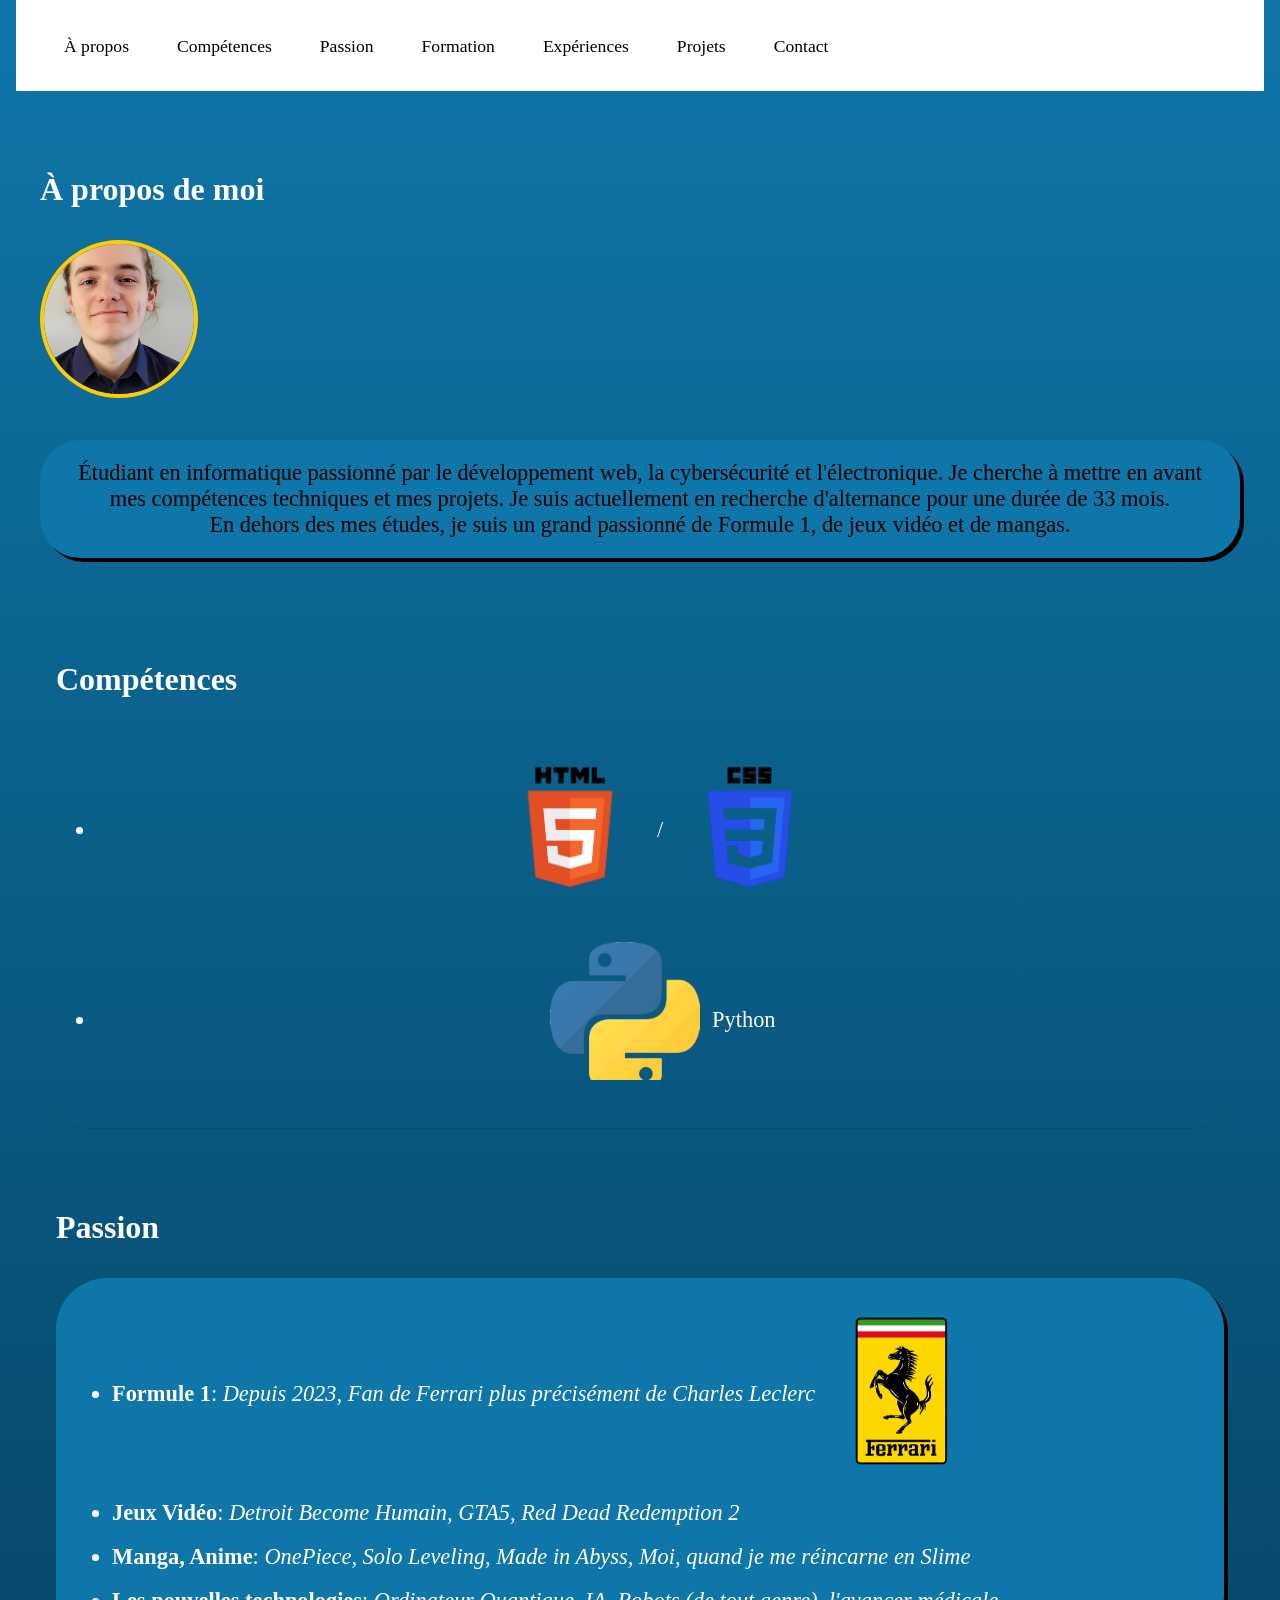
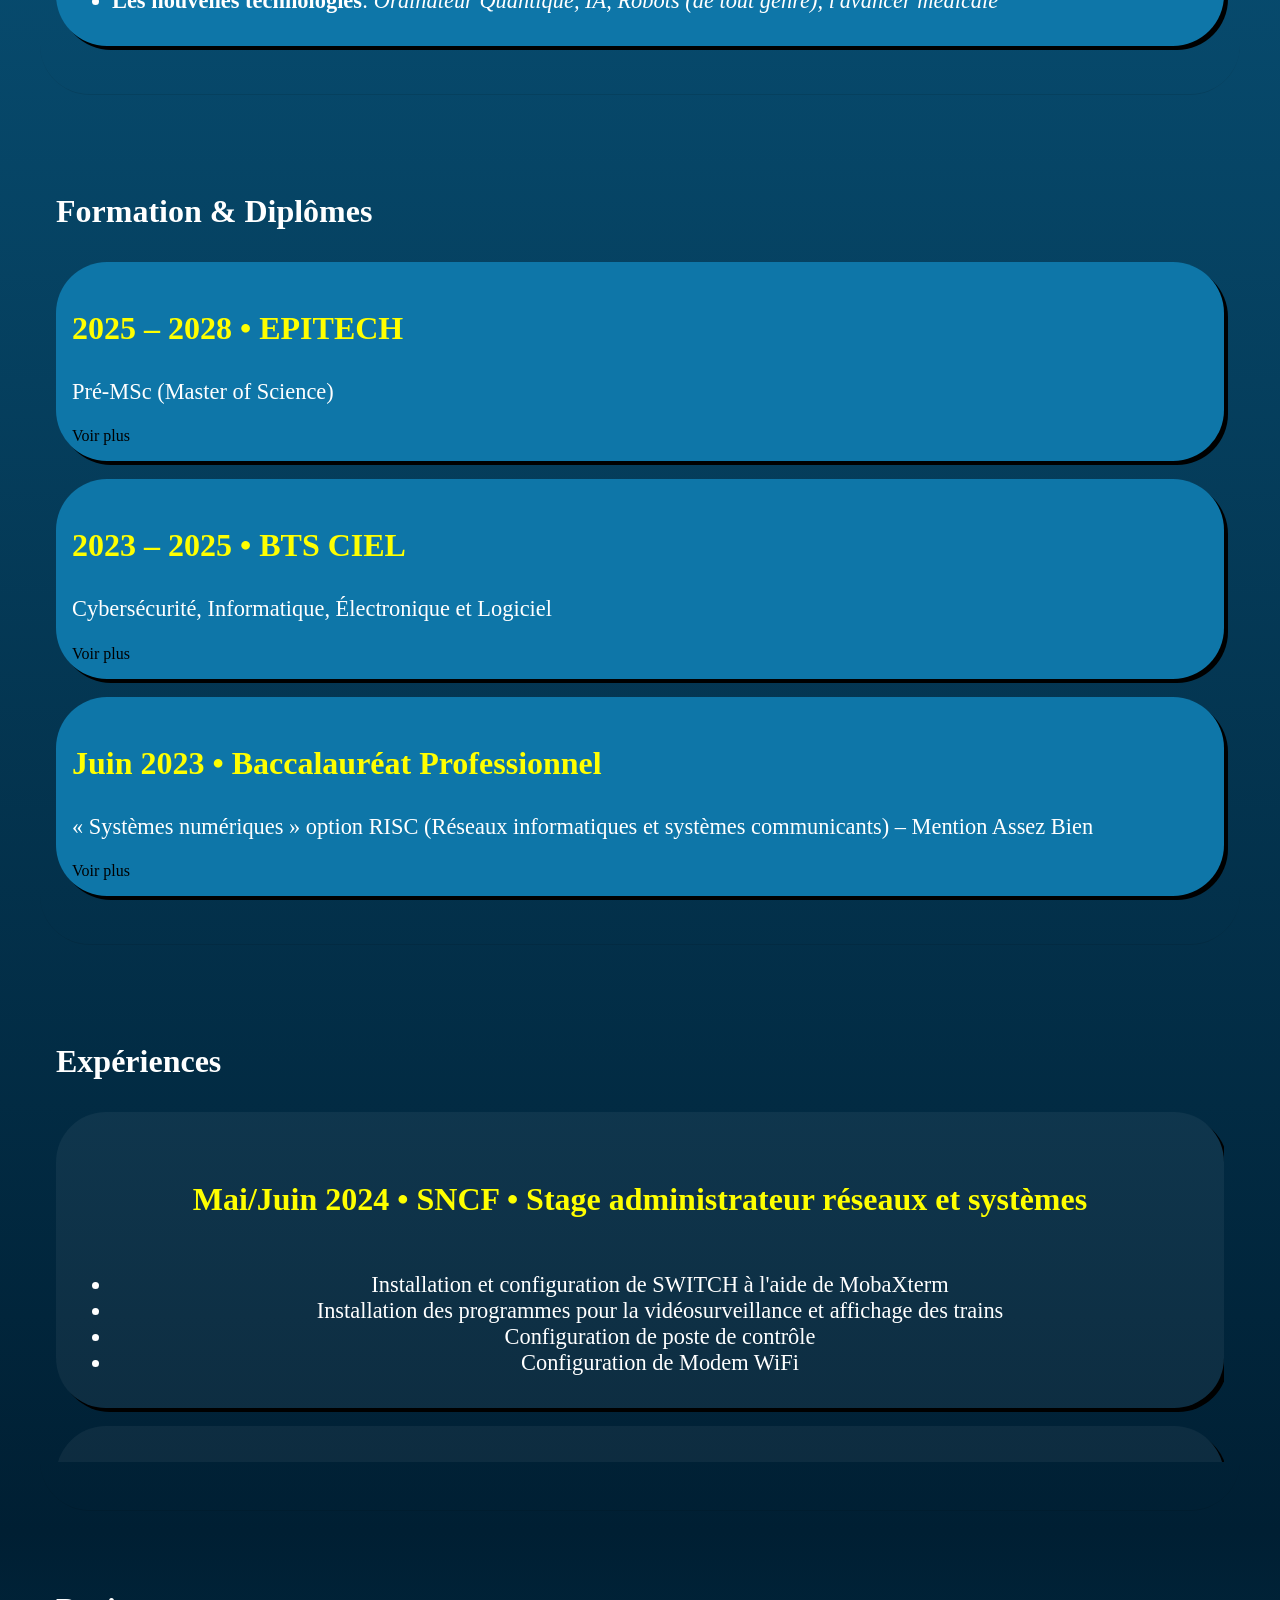
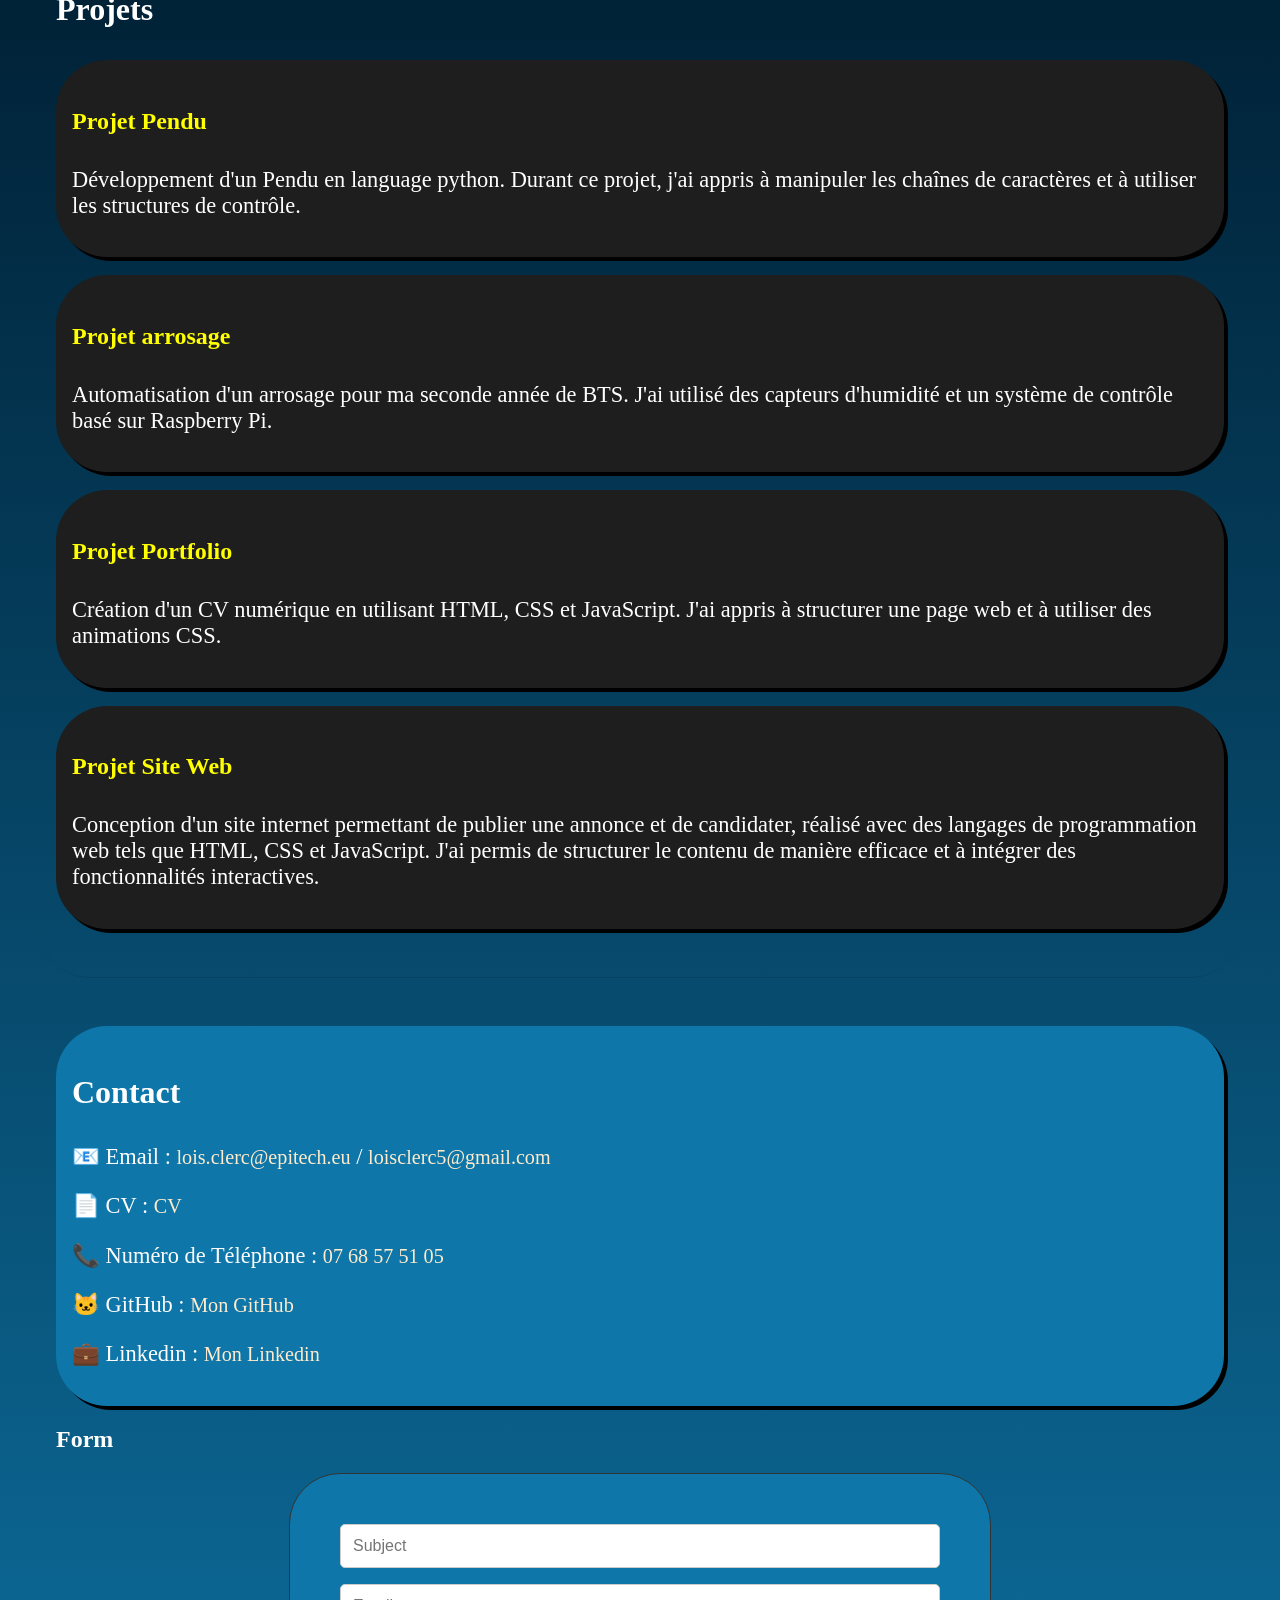
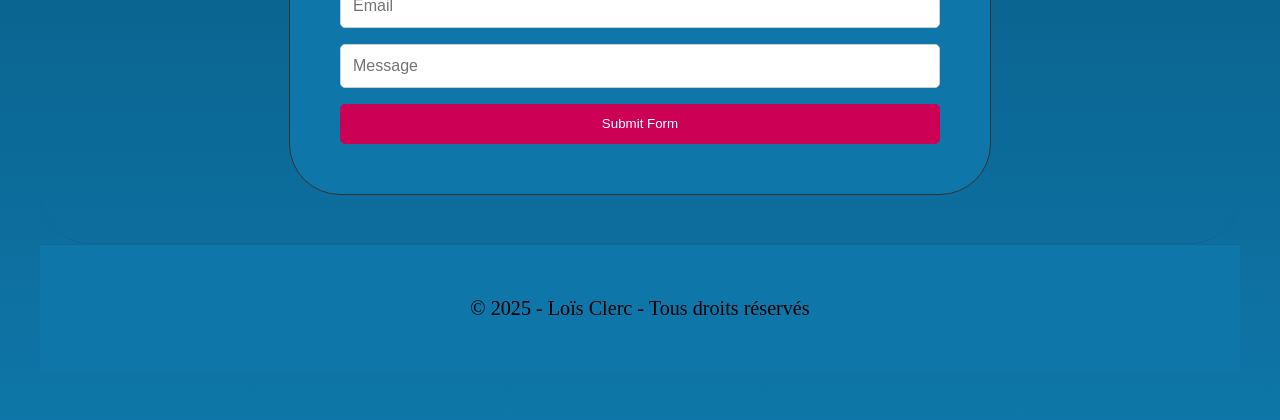
==== Portfolio/Portfolio.html @ 92404a5f "Add files via upload" ====
<!DOCTYPE html>
<html lang="fr">
<head>
  <meta charset="UTF-8">
  <meta name="viewport" content="width=device-width, initial-scale=1.0">
  <title>Portfolio - Loïs Clerc</title>
  <link rel="stylesheet" href="portfolio.css">
  <link rel="icon" type="image/png" href="assets/epitech-logo.png">
</head>
<body>
  
<header>
  <div class="nav-brand">
    <div id="mySidenav" class="sidenav">
      <a id="closeBtn" href="#" class="close">×</a>
      <ul class="nav-links">
        <li><a href="#about">À propos</a></li>
        <li><a href="#skills">Compétences</a></li>
        <li><a href="#passion">Passion</a></li>
        <li><a href="#formation">Formation</a></li>
        <li><a href="#Experiences">Expériences</a></li>
        <li><a href="#projects">Projets</a></li>
        <li><a href="#contact">Contact</a></li>
      </ul>
    </div>
    <a href="#" id="openBtn">
      <span class="burger-icon">
        <span></span>
        <span></span>
        <span></span>
      </span>
    </a>
  </div>
</header>
  <section id="about">
    <h3>À propos de moi</h3>
    <img src="assets/Photo.png" alt="Photo de profil">
    <p class="about">
      Étudiant en informatique passionné par le développement web, 
      la cybersécurité et l'électronique. Je cherche à mettre en avant 
      mes compétences techniques et mes projets. Je suis actuellement en recherche d'alternance pour une durée de 33 mois. <br>
      En dehors des mes études, je suis un grand passionné de Formule 1, de jeux vidéo et de mangas.

    </p> 
     
  <section id="skills">
    <h3>Compétences</h3>
    <div class="scroll-container">
    <ul class="skills-list">
      <li> <img class="logo-html" src="assets/html-logo.png"> / <img class="logo-css" src="assets/logo-css.png"></li><br>
      <li><img src="assets/python-logo.png" class="python-logo" alt="Python"> Python </li>
    <li><img src="assets/network-logo.png" class="network-logo" alt="Réseaux & Sécurité"> Réseaux & Sécurité </li>
    <li><img src="assets/electronics-logo.png" class="electronics-logo" alt="Électronique embarquée"> Électronique embarquée </li>
    <li><img src="assets/office-logo.png" class="office-logo" alt="Word, Excel"> Word, Excel </li>
    <li><img src="assets/cisco-logo.png" class="cisco-logo" alt="Cisco Packet Tracer">  Cisco Packet Tracer </li>
  </ul>
  </div>
  </section>
    
  <section id="passion">
    <h3>Passion</h3>
    <div class="passion">
    <ul class="skills-list">
      <li>
        <strong>Formule 1</strong>: <em>Depuis 2023, Fan de Ferrari plus précisément de Charles Leclerc</em>
  <img src="assets/logo-ferrari.png" alt="Ferrari"  class="logo-ferrari">
</li>
<br>
      <li><strong>Jeux Vidéo</strong>: <em>Detroit Become Humain, GTA5, Red Dead Redemption 2 </em></li><br>
      <li><strong>Manga, Anime</strong>: <em>OnePiece, Solo Leveling, Made in Abyss, Moi, quand je me réincarne en Slime</em></li><br>
      <li><strong>Les nouvelles technologies</strong>: <em>Ordinateur Quantique, IA, Robots (de tout genre), l'avancer médicale</em></li>
</ul>
    </div>
  </section><br>
      
       

<section id="formation">
  <h3>Formation & Diplômes</h3>
  
    <div class="timeline">
      <div class="timeline-item-formation">
        <div class="timeline-content">
          <h3>2025 – 2028 • EPITECH</h3>
          <p>Pré-MSc (Master of Science)</p>
          <a href="./formation/Pré-MSc.html" class="formation-link">Voir plus</a>
        </div>
      </div>
<br>
      <div class="timeline-item-formation">
        <div class="timeline-content">
          <h3>2023 – 2025 • BTS CIEL</h3>
          <p>Cybersécurité, Informatique, Électronique et Logiciel</p>
        </div>
        <a href="./formation/bts-ciel.html" class="formation-link">Voir plus</a>
      </div>
<br>
      <div class="timeline-item-formation">
        <div class="timeline-content">
          <h3>Juin 2023 • Baccalauréat Professionnel</h3>
          <p>« Systèmes numériques » option RISC (Réseaux informatiques et systèmes communicants) – Mention Assez Bien</p>
          <a href="./formation/bac-pro.html" class="formation-link">Voir plus</a>
        </div>
      </div>
    </div>
 
</section>
<br>

<section id="Experiences">
  <h3>Expériences </h3>
  <div class="timeline">
<div class="scroll-container">
      <div class="timeline-item">
        <div class="timeline-content">
          <h5>Mai/Juin 2024 <span>•</span> SNCF <span>•</span> Stage administrateur réseaux et systèmes</h5>
          <ul>
          <li>Installation et configuration de SWITCH à l'aide de MobaXterm</li>
          <li>Installation des programmes pour la vidéosurveillance et affichage des trains</li>
          <li>Configuration de poste de contrôle</li>
          <li>Configuration de Modem WiFi</li>
        </ul>
      </div>
    </div>
<br>
   
    <div class="timeline-item">
      <div class="timeline-content">
        <h5>Mai 2023 <span>•</span> AIPS <span>•</span> Stage installateur d'alarmes</h5>
        <ul>
          <li>Installation et maintenance d'alarmes incendies et sonores</li>
          <li>Installation et maintenance de SWITCH</li>
        </ul>
      </div>
    </div>
<br>
    
    <div class="timeline-item">
      <div class="timeline-content">
        <h5>Octobre 2022 <span>•</span> Direct Sécurité <span>•</span> Stage réparateur et installateur de vidéosurveillance</h5>
        <ul>
          <li>Réparation et installation de caméras de surveillance</li>
          <li>Vente de matériel de vidéosurveillance, vente en ligne, modification du site internet</li>
        </ul>
      </div>
    </div>
<br>
    
    <div class="timeline-item">
      <div class="timeline-content">
        <h5>Mai 2022 <span>•</span> Point Express Mobile <span>•</span> Stage réparateur et vendeur en téléphonie</h5>
        <ul>
          <li>Réparation de smartphones, iPhones, tablettes…</li>
          <li>Vente de matériel de téléphonie</li>
          <li>Commandes de pièces, gestion des stocks</li>
        </ul>
      </div>
    </div>
<br>

    <div class="timeline-item">
      <div class="timeline-content">
        <h5>Novembre 2021 <span>•</span> Maison Electro Services <span>•</span> Stage réparateur électroménager</h5>
        <ul>
          <li>Maintenance et réparation d'électroménager</li>
          <li>Installation et mise en service de télévisions et box internet</li>
          <li>Conseil et vente, gestion de la caisse</li>
        </ul>
      </div>
    </div>
<br>
   
    <div class="timeline-item">
      <div class="timeline-content">
        <h5>Juin 2021 <span>•</span> Connectic <span>•</span> Stage vendeur et réparateur de matériel électronique</h5>
        <ul>
          <li>Maintenance et réparation de matériel électronique</li>
          <li>Soudure industrielle sur des circuits intégrés</li>
          <li>Mise en vente en ligne de produits</li>
        </ul>
      </div>
    </div>
  <br>
    <div class="timeline-item">
      <div class="timeline-content">
        <h5>Janvier 2021 • Société Aubagnaise d'électricité • Aide électricien</h5>
        <ul>
          <li>Découverte du métier d'électricien</li>
          <li>Manipulation d'outils spécifiques</li>
        </ul>
      </div>
    </div>

  </div>
  </div>
</section>

  <section id="projects">
    <h3>Projets</h3>
    <div class="project-card">
      <h4>Projet Pendu</h4>
      <p>Développement d'un Pendu en language python. Durant ce projet, j'ai appris à manipuler les chaînes de caractères et à utiliser les structures de contrôle.</p>
    </div>
<br>
    <div class="project-card">
      <h4>Projet arrosage</h4>
      <p>Automatisation d'un arrosage pour ma seconde année de BTS. J'ai utilisé des capteurs d'humidité et un système de contrôle basé sur Raspberry Pi.</p>
    </div>
<br>
    <div class="project-card">
      <h4>Projet Portfolio</h4>
      <p>Création d'un CV numérique en utilisant HTML, CSS et JavaScript. J'ai appris à structurer une page web et à utiliser des animations CSS.</p>
    </div>
<br>
    <div class="project-card">
     <h4>Projet Site Web</h4>
        <p>Conception d'un site internet permettant de publier une annonce et de candidater, réalisé avec des langages de programmation web tels que HTML, CSS et JavaScript. J'ai permis de structurer le contenu de manière efficace et à intégrer des fonctionnalités interactives.</p>
    </div>
    
      </section>


  <section id="contact">
    <div class="contact">
    <h3>Contact</h3>
    <p> 📧 Email : <a href="mailto:lois.clerc@epitech.eu">lois.clerc@epitech.eu</a> / <a href="https://mail.google.com/mail/?view=cm&fs=1&to=loisclerc5@gmail.com" target="_blank">
    loisclerc5@gmail.com
  </a></p>
    <p> 📄 CV : <a href="assets/CV.pdf" target="_blank" download>CV</a></p>
    <p> 📞 Numéro de Téléphone : <a  href="tel:+33 768575105">07 68 57 51 05</a></p>
    <p> 🐱 GitHub : <a href="https://github.com/EpitechMscProPromo2028/T-ENT-500-MAR_lois-clerc" target="_blank">Mon GitHub</a></p>
    <p> 💼 Linkedin : <a href="https://www.linkedin.com/in/lo%C3%AFs-clerc-a46583386/" target="_bank">Mon Linkedin</a></p>
    </div>
    <article>
    
  <h2>Form</h2>

<form action="https://api.web3forms.com/submit" method="POST" id="form" class="forms">

    <input type="hidden" name="access_key" value="310cc776-2268-49a6-a42e-9076ab3e449b">


    <input type="hidden" name="from_name" value="Portfolio.V2">

 <input type="hidden" name="redirect" value="https://web3forms.com/success">

    <input type="checkbox" name="botcheck" id="" style="display: none;">


    <input type="subject" name="subject" placeholder="Subject" required>
    <input type="email" name="email" placeholder="Email" required>
    <input type="text" name="message" placeholder="Message" required>
    

    <button type="submit">Submit Form</button>

</form>
</article>
  </section>
  <footer>
    <p>© 2025 - Loïs Clerc - Tous droits réservés </p>
  </footer>
<button id="backToTop">↑</button>
 <script src="portfolio.js"></script>
</body>
</html>
---- Portfolio/portfolio.css ----
body {
  background: linear-gradient(to bottom, #0e76a8 0%, #001f33 60%, #0e76a8 100%, #0dfa 100%);
  color: #fff;
  margin: 0;
  padding: 0 1rem;
}

.photo-container {
  display: inline-block;
  position: relative;
  margin-bottom: 1rem;
}


.photo-container::after {
  content: '';
  position: absolute;
  top: -8px;
  left: -8px;
  right: -8px;
  bottom: -8px;
  border: 2px solid #ff0066;
  border-radius: 50%;
  animation: pulse 2s infinite;
  z-index: -1;
}

.about{
  text-align: center;
  background-color: #0e76a8;
  border-radius: 40px;
  color: black;
  padding: 20px;
  box-shadow: 4px 4px 0px #000;
  .about li {
    font-size: 1.4em;
  }
}

#about img {
  max-width: 150px; 
  width: 20vw; 
  height: auto; 
  aspect-ratio: 1 / 1; 
  border-radius: 50%;
  border: 4px solid #ffcc00;
  margin-bottom: 1rem;
  object-fit: cover; 
}

.logo-ferrari {
  border: none !important;
  border-radius: 0 !important;
  width: 10px;
  height: auto;
  object-fit: contain;
  vertical-align: middle;
  vertical-align: middle;
  margin: 6px;
}

.logo-html {
  border: none !important;
  border-radius: 0 !important;
  width: 10px;
  height: auto;
  object-fit: contain;
  vertical-align: middle;
  vertical-align: middle;
  margin: 6px;
}

.logo-css {
  border: none !important;
  border-radius: 0 !important;
  width: 10px;
  height: auto;
  object-fit: contain;
  vertical-align: middle;
  vertical-align: middle;
  margin: 6px;
}

.python-logo {
  border: none !important;
  border-radius: 0 !important;
  width: 10px;
  height: auto;
  object-fit: contain;
  vertical-align: middle;
  vertical-align: middle;
  margin: 6px;
}

.network-logo {
  border: none !important;
  border-radius: 0 !important;
  width: 10px;
  height: auto;
  object-fit: contain;
  vertical-align: middle;
  vertical-align: middle;
  margin: 6px;
}

.electronics-logo {
  border: none !important;
  border-radius: 0 !important;
  width: 10px;
  height: auto;
  object-fit: contain;
  vertical-align: middle;
  vertical-align: middle;
  margin: 6px;
}

.office-logo {
  border: none !important;
  border-radius: 0 !important;
  width: 10px;
  height: auto;
  object-fit: contain;
  vertical-align: middle;
  vertical-align: middle;
  margin: 6px;
}

.cisco-logo {
  border: none !important;
  border-radius: 0 !important;
  width: 10px;
  height: auto;
  object-fit: contain;
  vertical-align: middle;
  vertical-align: middle;
  margin: 6px;
}

.icon {
  border: none !important;
  border-radius: 0 !important;
  width: 16px;
  height: 16px;
  object-fit: contain;
  vertical-align: middle;
  vertical-align: middle;
  margin: 6px;
}

header {
  background-color: white;
  border-bottom: 1px solid rgba(0,0,0,0.1);
  width: 100%;
  position: sticky;
  top: 0;
  z-index: 1000;
  padding: 1rem 0;
}

@media (prefers-color-scheme: light) {
  header {
    border-bottom: 1px solid rgba(255,255,255,0.1);
  }
}

.nav-container {
  display: flex;
  justify-content: space-between;
  align-items: center;
  max-width: 1200px;
  margin: 0 auto;
  padding: 0 1rem;
}

@media screen and (min-width: 900px) {
  .nav-links {
    display: flex;
    flex-direction: row;
    list-style: none;
    gap: 2rem;
    align-items: center;
  }

  .nav-links li {
    margin: 0;
  }

  .nav-links a {
    color: black;
    text-decoration: none;
    font-size: 1.1rem;
    transition: color 0.3s ease;
    padding: 0.5rem;
  }

  .nav-links a:hover {
    color: blue;
  }
 
  .burger-icon,
  #openBtn {
    display: none !important;
  }

  .sidenav {
    display: block !important;
    position: static !important;
    background-color: transparent !important;
    height: auto !important;
    width: auto !important;
  }

  .sidenav .close {
    display: none !important;
  }
}

@media screen and (max-width: 900px) {
  .sidenav {
    width: 100%;
    height: 0;
    position: fixed;
    z-index: 1001;
    top: 0;
    left: 0;
    background-color: #111;
    overflow-y: hidden;
    transition: height 0.5s ease;
  }

  .sidenav.active {
    height: 100vh;
  }

  .nav-links {
    list-style: none;
    padding-top: 60px;
  }

  .sidenav a {
    padding: 1rem 2rem;
    text-decoration: none;
    font-size: 1.5rem;
    color: #818181;
    display: block;
    transition: 0.3s;
  }

  .sidenav a:hover {
    color: #f1f1f1;
  }

  .sidenav .close {
    position: absolute;
    top: 10px;
    right: 25px;
    font-size: 36px;
    color: #fff;
    cursor: pointer;
  }

  .burger-icon {
    cursor: pointer;
    display: block;
  }

  .burger-icon span {
    display: block;
    width: 35px;
    height: 5px;
    background-color: black;
    margin: 6px 0;
    transition: 0.3s;
  }

  #openBtn {
    background: none;
    border: none;
    padding: 0;
  }
}
h3 {
  font-size: 2em;
  color: white;

}
h4 {
  font-size: 1.5em;
  color:yellow;
  
}

h5 {
  font-size: 2em;
  color:yellow;
}



p {
  font-size: 1.4em;
}

li {
  font-size: 1.4em;
}

.formation-link {
  font-size: 1em;
}

.skills-list p {
  font-size:  0.9em;
}

h6 {
  font-size: 1.2em;
}

a {
  font-size: 1.1em;
}

.formation-links {
  color: black;
}

section {
  max-width: 1200px;
  margin: 0 auto;
  padding: 3rem 1rem;
  border-radius: 50px;
}

section:not(:last-child) {
  border-bottom: 1px solid rgba(0,0,0,0.1);
}

@media (prefers-color-scheme: dark) {
  section:not(:last-child) {
    border-bottom: 1px solid rgba(255,255,255,0.1);
  }
}

a {
  color: #000000;
  text-decoration: none;
  transition: color 0.3s ease;
}

a:hover {
  color: #cc0055;
}

.timeline-item {
  background-color: #0e76a8;
  padding: 1rem;
  border-radius: 50px;
  box-shadow: 4px 4px 0px #000;
  transition: transform 0.3s ease;
}

.timeline-item-formation {
  background-color: #0e76a8;
  padding: 1rem;
  border-radius: 51px;
  box-shadow: 4px 4px 0px #000;
  transition: transform 0.3s ease;
  h3 {
    color: yellow;
  }
}

.timeline-item-formation:hover {
  transform: translateY(-4px);
  transform: scale3d(1.2, 1.2, 1);
}

@media (prefers-color-scheme: light) {
  .timeline-item {
    background-color: rgba(255, 255, 255, 0.05);
  }
}

.project-card {
  background-color: #0e76a8;
  padding: 1rem;
  border-radius: 51px;
  box-shadow: 4px 4px 0px #000;
  transition: transform 0.3s ease;
}

.project-card:hover {
  transform: translateY(-4px);
  transform: scale3d(1.2, 1.2, 1);
}

@media (prefers-color-scheme: light) {
  .project-card {
    background-color: #1e1e1e;
  }
}

form {
  margin-top: 1rem;
  display: flex;
  flex-direction: column;
}

input,
textarea {
  padding: 0.75rem;
  margin-bottom: 1rem;
  border: 1px solid #ccc;
  border-radius: 5px;
  font-size: 1rem;
  transition: border-color 0.3s ease;
}

input:focus,
textarea:focus {
  border-color: #cc0055;
  outline: none;
}

button {
  background-color: #cc0055;
  color: rgb(255, 255, 255);
  padding: 0.8rem 1.5rem;
  border: none;
  border-radius: 5px;
  cursor: pointer;
  transition: background-color 0.3s ease;
}

button:hover {
  background-color: #cc0055;
}

footer {
  text-align: center;
  padding: 2rem 1rem;
  font-size: 0.9rem;
  background-color: #0e76a8;
  border-top: 1px solid rgba(0,0,0,0.1);
  color: black;
}

em {
  font-style: italic;
}
footer {
  color: black;
}
.scroll-container {
  display: block;
  margin: 0 auto;
  text-align: center;
}

nav {
  width: 339px;
  padding: 5px;
  border: 1px solid black;
}

.scroll-container {
  width: 100%;
  height: 350px;
  overflow-y: scroll;
  scroll-behavior: smooth;
}

.scroll-page {
  display: flex;
  height: 100%;
  font-size: 5em;
}

.forms {
  background-color: #0e76a8;
  color: #e0e0e0;
  border: 1px solid #333;
  border-radius: 51px;
  padding: 50px;
  max-width: 600px;
  margin: 0 auto;
}

.forms:hover {
  transform: translateY(-4px);
  transform: scale3d(1.2, 1.2, 1);
}

.passion:hover {
  transform: translateY(-4px);
  transform: scale3d(1.2, 1.2, 1);
}

.about:hover {
  transform: translateY(-4px);
  transform: scale3d(1.2, 1.2, 1);
}



.contact {
  background-color: #0e76a8;
  padding: 1rem;
  border-radius: 51px;
  box-shadow: 4px 4px 0px #000;
  transition: transform 0.3s ease;
}
.contact a {
  color: blanchedalmond;
  font-size: 0.9em;
}

.contact:hover {
  transform: translateY(-4px);
  transform: scale3d(1.1, 1.1, 1);
}

.passion {
  background-color: #0e76a8;
  padding: 1rem;
  border-radius: 51px;
  box-shadow: 4px 4px 0px #000;
  transition: transform 0.3s ease;
}
.passion p {
  color: black;
  font-size: 1.4em;
  margin: 0;
  margin-top: 4;
}


#backToTop {
  position: fixed;
  bottom: 30px;
  right: 30px;
  z-index: 99;
  border: 3px solid #000000;
  outline: none;
  background-color: white; 
  color: black;
  cursor: pointer;
  padding: 12px;
  border-radius: 20px; 
  font-size: 20px;
  width: 60px;
  height: 60px;
  transition: all 0.2s ease;
  opacity: 0;
  visibility: hidden;
  transform: translateY(20px);
  display: flex;
  align-items: center;
  justify-content: center;
  text-shadow: 2px 2px 0px rgba(0, 0, 0, 0.2);
}

#backToTop.show {
  opacity: 1;
  visibility: visible;
  transform: translateY(0);
}

#backToTop:hover {
  transform: scale(1.05);
  box-shadow: 2px 2px 0px rgba(0, 0, 0, 0.3);
}
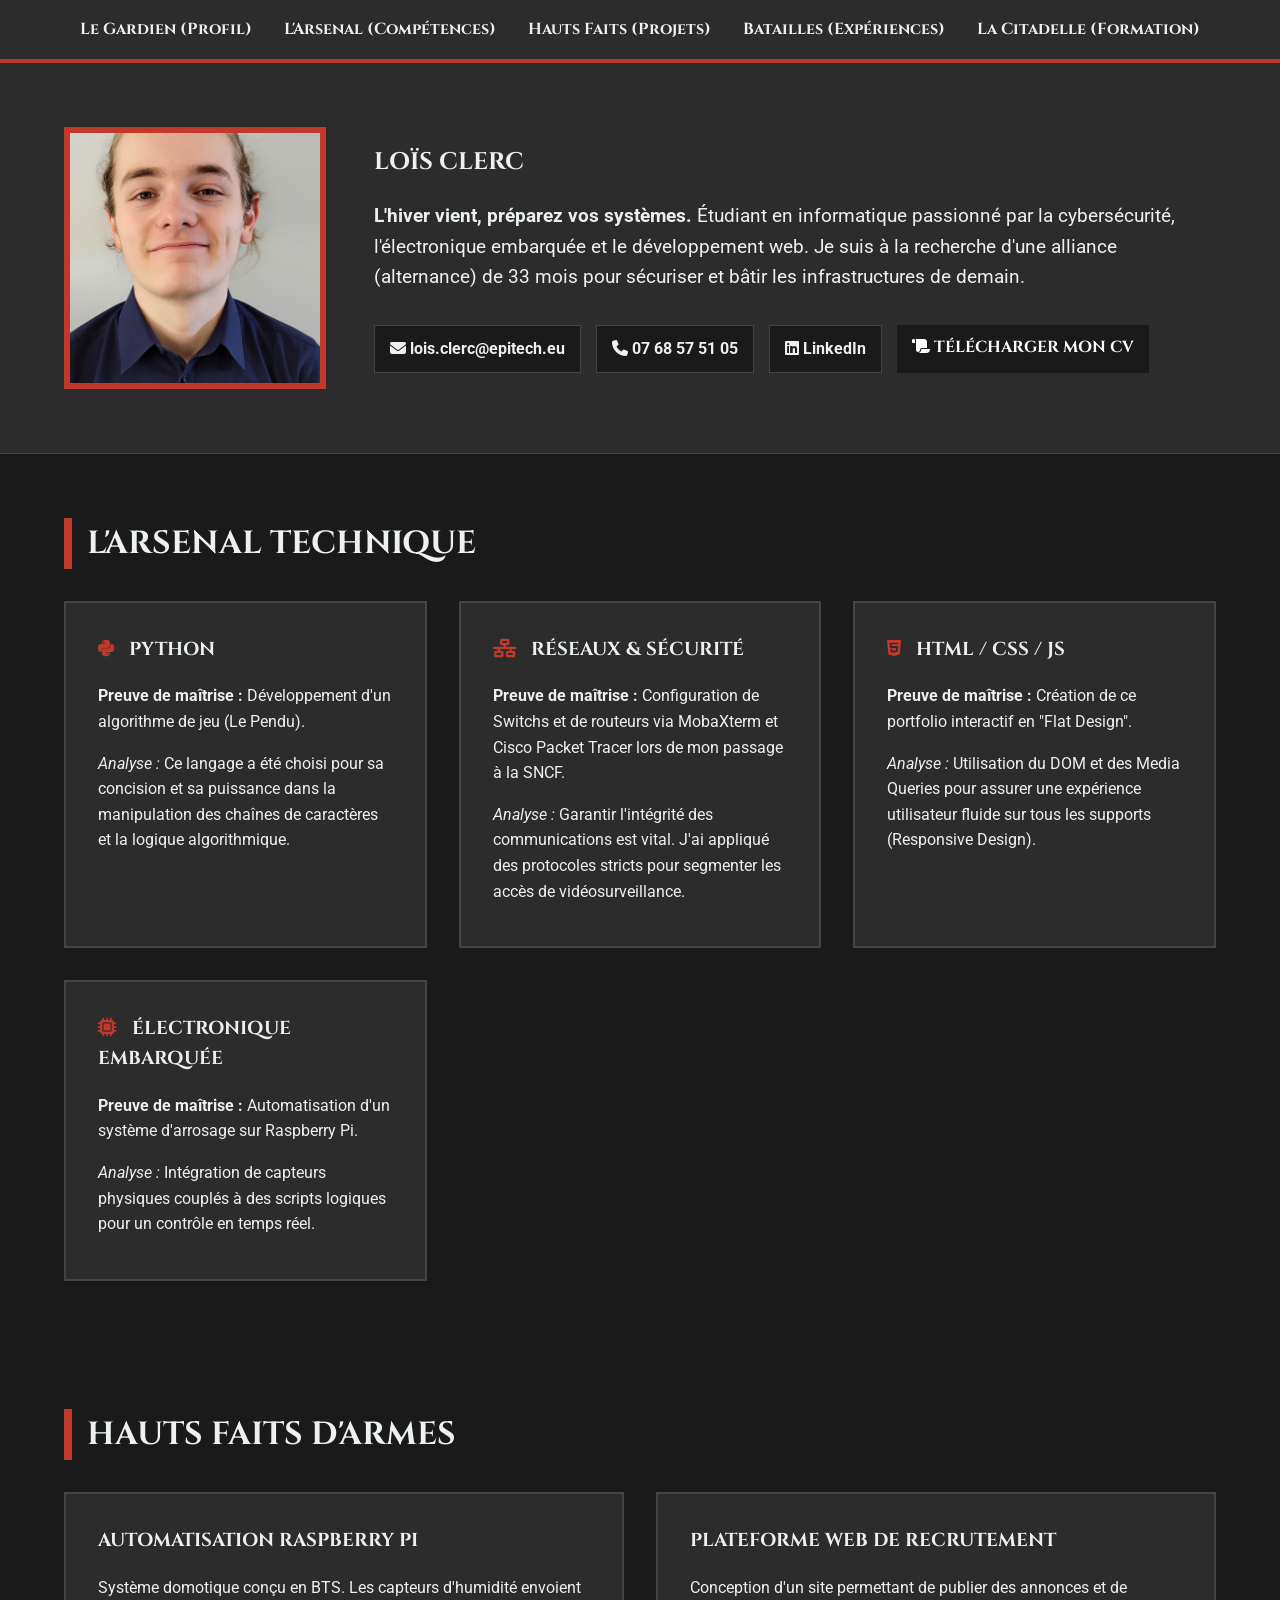
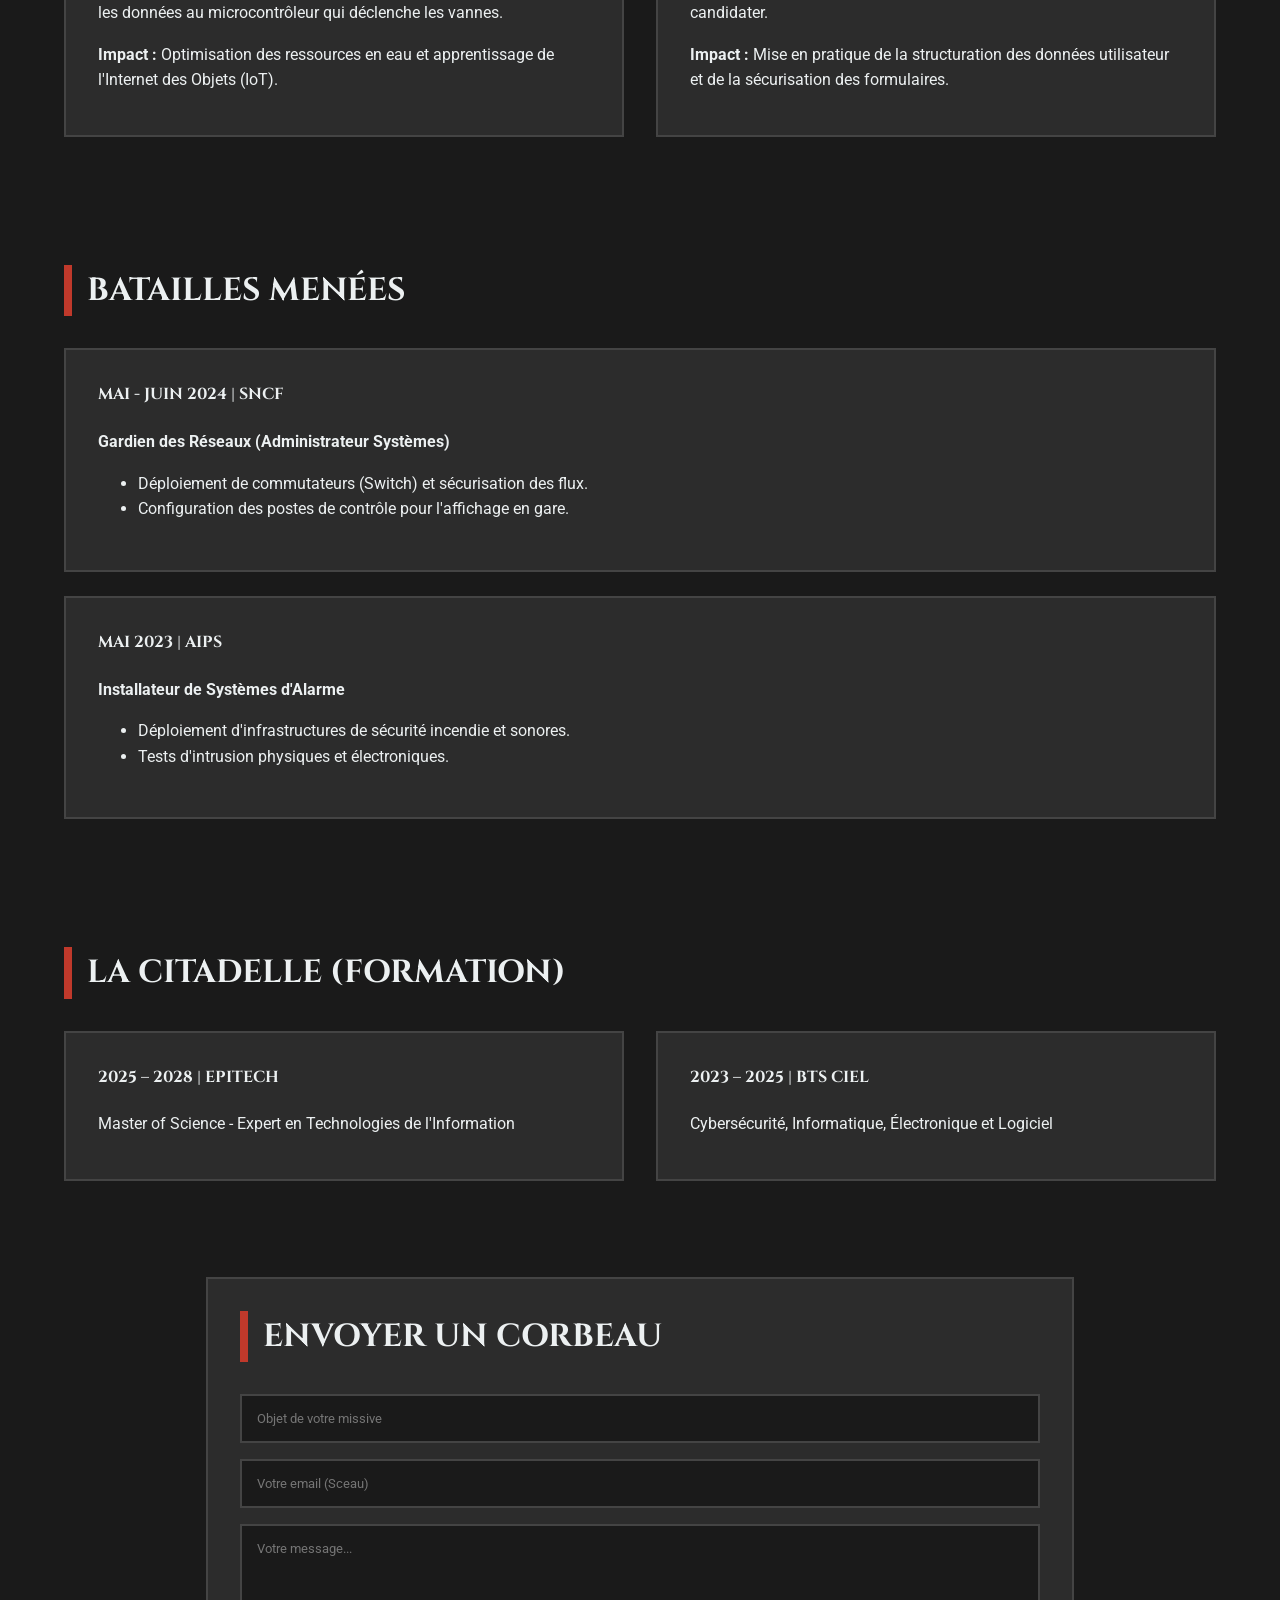
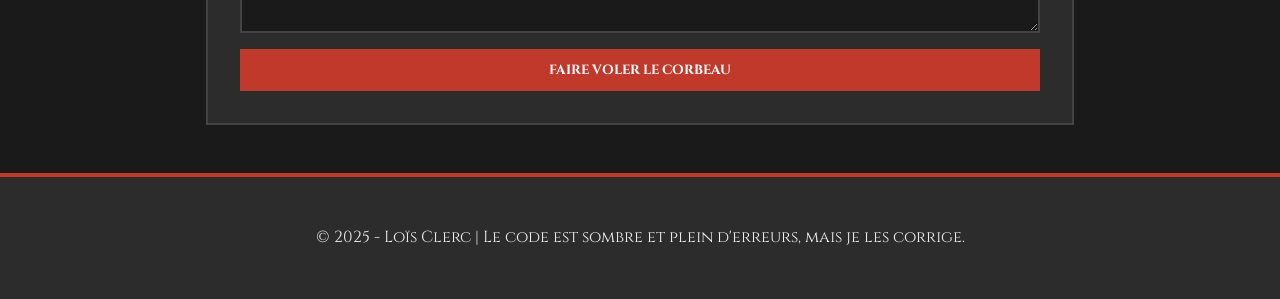
==== commit a2d97461: "upgrade" ====
--- a/Portfolio/Portfolio.html
+++ b/Portfolio/Portfolio.html
@@ -3,7 +3,9 @@
 <head>
   <meta charset="UTF-8">
   <meta name="viewport" content="width=device-width, initial-scale=1.0">
-  <title>Portfolio - Loïs Clerc</title>
+  <title>Loïs Clerc | Portfolio</title>
+  <link href="https://fonts.googleapis.com/css2?family=Cinzel:wght@600&family=Roboto:wght@400;700&display=swap" rel="stylesheet">
+  <link rel="stylesheet" href="https://cdnjs.cloudflare.com/ajax/libs/font-awesome/6.4.0/css/all.min.css">
   <link rel="stylesheet" href="portfolio.css">
   <link rel="icon" type="image/png" href="assets/epitech-logo.png">
 </head>
@@ -14,253 +16,133 @@
     <div id="mySidenav" class="sidenav">
       <a id="closeBtn" href="#" class="close">×</a>
       <ul class="nav-links">
-        <li><a href="#about">À propos</a></li>
-        <li><a href="#skills">Compétences</a></li>
-        <li><a href="#passion">Passion</a></li>
-        <li><a href="#formation">Formation</a></li>
-        <li><a href="#Experiences">Expériences</a></li>
-        <li><a href="#projects">Projets</a></li>
-        <li><a href="#contact">Contact</a></li>
+        <li><a href="#about">Le Gardien (Profil)</a></li>
+        <li><a href="#skills">L'Arsenal (Compétences)</a></li>
+        <li><a href="#projects">Hauts Faits (Projets)</a></li>
+        <li><a href="#experiences">Batailles (Expériences)</a></li>
+        <li><a href="#formation">La Citadelle (Formation)</a></li>
       </ul>
     </div>
-    <a href="#" id="openBtn">
+    <a href="#" id="openBtn" aria-label="Ouvrir le menu">
       <span class="burger-icon">
-        <span></span>
-        <span></span>
-        <span></span>
+        <span></span><span></span><span></span>
       </span>
     </a>
   </div>
 </header>
-  <section id="about">
-    <h3>À propos de moi</h3>
-    <img src="assets/Photo.png" alt="Photo de profil">
-    <p class="about">
-      Étudiant en informatique passionné par le développement web, 
-      la cybersécurité et l'électronique. Je cherche à mettre en avant 
-      mes compétences techniques et mes projets. Je suis actuellement en recherche d'alternance pour une durée de 33 mois. <br>
-      En dehors des mes études, je suis un grand passionné de Formule 1, de jeux vidéo et de mangas.
 
-    </p> 
-     
-  <section id="skills">
-    <h3>Compétences</h3>
-    <div class="scroll-container">
-    <ul class="skills-list">
-      <li> <img class="logo-html" src="assets/html-logo.png"> / <img class="logo-css" src="assets/logo-css.png"></li><br>
-      <li><img src="assets/python-logo.png" class="python-logo" alt="Python"> Python </li>
-    <li><img src="assets/network-logo.png" class="network-logo" alt="Réseaux & Sécurité"> Réseaux & Sécurité </li>
-    <li><img src="assets/electronics-logo.png" class="electronics-logo" alt="Électronique embarquée"> Électronique embarquée </li>
-    <li><img src="assets/office-logo.png" class="office-logo" alt="Word, Excel"> Word, Excel </li>
-    <li><img src="assets/cisco-logo.png" class="cisco-logo" alt="Cisco Packet Tracer">  Cisco Packet Tracer </li>
-  </ul>
-  </div>
-  </section>
-    
-  <section id="passion">
-    <h3>Passion</h3>
-    <div class="passion">
-    <ul class="skills-list">
-      <li>
-        <strong>Formule 1</strong>: <em>Depuis 2023, Fan de Ferrari plus précisément de Charles Leclerc</em>
-  <img src="assets/logo-ferrari.png" alt="Ferrari"  class="logo-ferrari">
-</li>
-<br>
-      <li><strong>Jeux Vidéo</strong>: <em>Detroit Become Humain, GTA5, Red Dead Redemption 2 </em></li><br>
-      <li><strong>Manga, Anime</strong>: <em>OnePiece, Solo Leveling, Made in Abyss, Moi, quand je me réincarne en Slime</em></li><br>
-      <li><strong>Les nouvelles technologies</strong>: <em>Ordinateur Quantique, IA, Robots (de tout genre), l'avancer médicale</em></li>
-</ul>
-    </div>
-  </section><br>
-      
-       
-
-<section id="formation">
-  <h3>Formation & Diplômes</h3>
-  
-    <div class="timeline">
-      <div class="timeline-item-formation">
-        <div class="timeline-content">
-          <h3>2025 – 2028 • EPITECH</h3>
-          <p>Pré-MSc (Master of Science)</p>
-          <a href="./formation/Pré-MSc.html" class="formation-link">Voir plus</a>
-        </div>
-      </div>
-<br>
-      <div class="timeline-item-formation">
-        <div class="timeline-content">
-          <h3>2023 – 2025 • BTS CIEL</h3>
-          <p>Cybersécurité, Informatique, Électronique et Logiciel</p>
-        </div>
-        <a href="./formation/bts-ciel.html" class="formation-link">Voir plus</a>
-      </div>
-<br>
-      <div class="timeline-item-formation">
-        <div class="timeline-content">
-          <h3>Juin 2023 • Baccalauréat Professionnel</h3>
-          <p>« Systèmes numériques » option RISC (Réseaux informatiques et systèmes communicants) – Mention Assez Bien</p>
-          <a href="./formation/bac-pro.html" class="formation-link">Voir plus</a>
+  <section id="about" class="hero-section">
+    <div class="hero-content">
+      <img src="assets/Photo.png" alt="Loïs Clerc" class="profile-pic">
+      <div class="hero-text">
+        <h1 class="title-got">Loïs Clerc</h1>
+        <p class="intro-sentence">
+          <strong>L'hiver vient, préparez vos systèmes.</strong> Étudiant en informatique passionné par la cybersécurité, l'électronique embarquée et le développement web. Je suis à la recherche d'une alliance (alternance) de 33 mois pour sécuriser et bâtir les infrastructures de demain.
+        </p>
+        <div class="hero-contact">
+          <a href="mailto:lois.clerc@epitech.eu"><i class="fa-solid fa-envelope"></i> lois.clerc@epitech.eu</a>
+          <a href="tel:+33768575105"><i class="fa-solid fa-phone"></i> 07 68 57 51 05</a>
+          <a href="https://www.linkedin.com/in/lo%C3%AFs-clerc-a46583386/" target="_blank"><i class="fa-brands fa-linkedin"></i> LinkedIn</a>
+          <a href="assets/CV.pdf" target="_blank" download class="btn-primary"><i class="fa-solid fa-scroll"></i> Télécharger mon CV</a>
         </div>
       </div>
     </div>
- 
-</section>
-<br>
-
-<section id="Experiences">
-  <h3>Expériences </h3>
-  <div class="timeline">
-<div class="scroll-container">
-      <div class="timeline-item">
-        <div class="timeline-content">
-          <h5>Mai/Juin 2024 <span>•</span> SNCF <span>•</span> Stage administrateur réseaux et systèmes</h5>
-          <ul>
-          <li>Installation et configuration de SWITCH à l'aide de MobaXterm</li>
-          <li>Installation des programmes pour la vidéosurveillance et affichage des trains</li>
-          <li>Configuration de poste de contrôle</li>
-          <li>Configuration de Modem WiFi</li>
-        </ul>
+  </section>
+     
+  <section id="skills">
+    <h2 class="section-title">L'Arsenal Technique</h2>
+    <div class="grid-container">
+      <div class="card flat-card">
+        <h3><i class="fa-brands fa-python"></i> Python</h3>
+        <p><strong>Preuve de maîtrise :</strong> Développement d'un algorithme de jeu (Le Pendu).</p>
+        <p><em>Analyse :</em> Ce langage a été choisi pour sa concision et sa puissance dans la manipulation des chaînes de caractères et la logique algorithmique.</p>
+      </div>
+      <div class="card flat-card">
+        <h3><i class="fa-solid fa-network-wired"></i> Réseaux & Sécurité</h3>
+        <p><strong>Preuve de maîtrise :</strong> Configuration de Switchs et de routeurs via MobaXterm et Cisco Packet Tracer lors de mon passage à la SNCF.</p>
+        <p><em>Analyse :</em> Garantir l'intégrité des communications est vital. J'ai appliqué des protocoles stricts pour segmenter les accès de vidéosurveillance.</p>
+      </div>
+      <div class="card flat-card">
+        <h3><i class="fa-brands fa-html5"></i> HTML / CSS / JS</h3>
+        <p><strong>Preuve de maîtrise :</strong> Création de ce portfolio interactif en "Flat Design".</p>
+        <p><em>Analyse :</em> Utilisation du DOM et des Media Queries pour assurer une expérience utilisateur fluide sur tous les supports (Responsive Design).</p>
+      </div>
+      <div class="card flat-card">
+        <h3><i class="fa-solid fa-microchip"></i> Électronique Embarquée</h3>
+        <p><strong>Preuve de maîtrise :</strong> Automatisation d'un système d'arrosage sur Raspberry Pi.</p>
+        <p><em>Analyse :</em> Intégration de capteurs physiques couplés à des scripts logiques pour un contrôle en temps réel.</p>
       </div>
     </div>
-<br>
-   
-    <div class="timeline-item">
-      <div class="timeline-content">
-        <h5>Mai 2023 <span>•</span> AIPS <span>•</span> Stage installateur d'alarmes</h5>
-        <ul>
-          <li>Installation et maintenance d'alarmes incendies et sonores</li>
-          <li>Installation et maintenance de SWITCH</li>
-        </ul>
+  </section>
+
+  <section id="projects">
+    <h2 class="section-title">Hauts Faits d'Armes</h2>
+    <div class="grid-container">
+      <div class="card flat-card project-card">
+        <h3 class="project-title">Automatisation Raspberry Pi</h3>
+        <p>Système domotique conçu en BTS. Les capteurs d'humidité envoient les données au microcontrôleur qui déclenche les vannes.</p>
+        <p><strong>Impact :</strong> Optimisation des ressources en eau et apprentissage de l'Internet des Objets (IoT).</p>
+      </div>
+      <div class="card flat-card project-card">
+        <h3 class="project-title">Plateforme Web de Recrutement</h3>
+        <p>Conception d'un site permettant de publier des annonces et de candidater.</p>
+        <p><strong>Impact :</strong> Mise en pratique de la structuration des données utilisateur et de la sécurisation des formulaires.</p>
       </div>
     </div>
-<br>
-    
-    <div class="timeline-item">
-      <div class="timeline-content">
-        <h5>Octobre 2022 <span>•</span> Direct Sécurité <span>•</span> Stage réparateur et installateur de vidéosurveillance</h5>
-        <ul>
-          <li>Réparation et installation de caméras de surveillance</li>
-          <li>Vente de matériel de vidéosurveillance, vente en ligne, modification du site internet</li>
-        </ul>
-      </div>
+  </section>
+
+<section id="experiences">
+  <h2 class="section-title">Batailles Menées</h2>
+  <div class="timeline">
+    <div class="card flat-card">
+      <h4>Mai - Juin 2024 | SNCF</h4>
+      <p><strong>Gardien des Réseaux (Administrateur Systèmes)</strong></p>
+      <ul>
+        <li>Déploiement de commutateurs (Switch) et sécurisation des flux.</li>
+        <li>Configuration des postes de contrôle pour l'affichage en gare.</li>
+      </ul>
     </div>
-<br>
-    
-    <div class="timeline-item">
-      <div class="timeline-content">
-        <h5>Mai 2022 <span>•</span> Point Express Mobile <span>•</span> Stage réparateur et vendeur en téléphonie</h5>
-        <ul>
-          <li>Réparation de smartphones, iPhones, tablettes…</li>
-          <li>Vente de matériel de téléphonie</li>
-          <li>Commandes de pièces, gestion des stocks</li>
-        </ul>
-      </div>
+    <div class="card flat-card">
+      <h4>Mai 2023 | AIPS</h4>
+      <p><strong>Installateur de Systèmes d'Alarme</strong></p>
+      <ul>
+        <li>Déploiement d'infrastructures de sécurité incendie et sonores.</li>
+        <li>Tests d'intrusion physiques et électroniques.</li>
+      </ul>
     </div>
-<br>
-
-    <div class="timeline-item">
-      <div class="timeline-content">
-        <h5>Novembre 2021 <span>•</span> Maison Electro Services <span>•</span> Stage réparateur électroménager</h5>
-        <ul>
-          <li>Maintenance et réparation d'électroménager</li>
-          <li>Installation et mise en service de télévisions et box internet</li>
-          <li>Conseil et vente, gestion de la caisse</li>
-        </ul>
-      </div>
-    </div>
-<br>
-   
-    <div class="timeline-item">
-      <div class="timeline-content">
-        <h5>Juin 2021 <span>•</span> Connectic <span>•</span> Stage vendeur et réparateur de matériel électronique</h5>
-        <ul>
-          <li>Maintenance et réparation de matériel électronique</li>
-          <li>Soudure industrielle sur des circuits intégrés</li>
-          <li>Mise en vente en ligne de produits</li>
-        </ul>
-      </div>
-    </div>
-  <br>
-    <div class="timeline-item">
-      <div class="timeline-content">
-        <h5>Janvier 2021 • Société Aubagnaise d'électricité • Aide électricien</h5>
-        <ul>
-          <li>Découverte du métier d'électricien</li>
-          <li>Manipulation d'outils spécifiques</li>
-        </ul>
-      </div>
-    </div>
-
-  </div>
   </div>
 </section>
 
-  <section id="projects">
-    <h3>Projets</h3>
-    <div class="project-card">
-      <h4>Projet Pendu</h4>
-      <p>Développement d'un Pendu en language python. Durant ce projet, j'ai appris à manipuler les chaînes de caractères et à utiliser les structures de contrôle.</p>
+<section id="formation">
+  <h2 class="section-title">La Citadelle (Formation)</h2>
+  <div class="grid-container">
+    <div class="card flat-card">
+      <h4>2025 – 2028 | EPITECH</h4>
+      <p>Master of Science - Expert en Technologies de l'Information</p>
     </div>
-<br>
-    <div class="project-card">
-      <h4>Projet arrosage</h4>
-      <p>Automatisation d'un arrosage pour ma seconde année de BTS. J'ai utilisé des capteurs d'humidité et un système de contrôle basé sur Raspberry Pi.</p>
+    <div class="card flat-card">
+      <h4>2023 – 2025 | BTS CIEL</h4>
+      <p>Cybersécurité, Informatique, Électronique et Logiciel</p>
     </div>
-<br>
-    <div class="project-card">
-      <h4>Projet Portfolio</h4>
-      <p>Création d'un CV numérique en utilisant HTML, CSS et JavaScript. J'ai appris à structurer une page web et à utiliser des animations CSS.</p>
-    </div>
-<br>
-    <div class="project-card">
-     <h4>Projet Site Web</h4>
-        <p>Conception d'un site internet permettant de publier une annonce et de candidater, réalisé avec des langages de programmation web tels que HTML, CSS et JavaScript. J'ai permis de structurer le contenu de manière efficace et à intégrer des fonctionnalités interactives.</p>
-    </div>
-    
-      </section>
+  </div>
+</section>
 
+<section id="contact-form" class="card flat-card" style="margin: 2rem auto; max-width: 800px;">
+  <h2 class="section-title" style="text-align: left;">Envoyer un Corbeau</h2>
+  <form action="https://api.web3forms.com/submit" method="POST" class="flat-form">
+    <input type="hidden" name="access_key" value="310cc776-2268-49a6-a42e-9076ab3e449b">
+    <input type="text" name="subject" placeholder="Objet de votre missive" required>
+    <input type="email" name="email" placeholder="Votre email (Sceau)" required>
+    <textarea name="message" placeholder="Votre message..." rows="5" required></textarea>
+    <button type="submit" class="btn-primary">Faire voler le corbeau</button>
+  </form>
+</section>
 
-  <section id="contact">
-    <div class="contact">
-    <h3>Contact</h3>
-    <p> 📧 Email : <a href="mailto:lois.clerc@epitech.eu">lois.clerc@epitech.eu</a> / <a href="https://mail.google.com/mail/?view=cm&fs=1&to=loisclerc5@gmail.com" target="_blank">
-    loisclerc5@gmail.com
-  </a></p>
-    <p> 📄 CV : <a href="assets/CV.pdf" target="_blank" download>CV</a></p>
-    <p> 📞 Numéro de Téléphone : <a  href="tel:+33 768575105">07 68 57 51 05</a></p>
-    <p> 🐱 GitHub : <a href="https://github.com/EpitechMscProPromo2028/T-ENT-500-MAR_lois-clerc" target="_blank">Mon GitHub</a></p>
-    <p> 💼 Linkedin : <a href="https://www.linkedin.com/in/lo%C3%AFs-clerc-a46583386/" target="_bank">Mon Linkedin</a></p>
-    </div>
-    <article>
-    
-  <h2>Form</h2>
+<footer class="flat-footer">
+  <p>© 2025 - Loïs Clerc | Le code est sombre et plein d'erreurs, mais je les corrige.</p>
+</footer>
 
-<form action="https://api.web3forms.com/submit" method="POST" id="form" class="forms">
-
-    <input type="hidden" name="access_key" value="310cc776-2268-49a6-a42e-9076ab3e449b">
-
-
-    <input type="hidden" name="from_name" value="Portfolio.V2">
-
- <input type="hidden" name="redirect" value="https://web3forms.com/success">
-
-    <input type="checkbox" name="botcheck" id="" style="display: none;">
-
-
-    <input type="subject" name="subject" placeholder="Subject" required>
-    <input type="email" name="email" placeholder="Email" required>
-    <input type="text" name="message" placeholder="Message" required>
-    
-
-    <button type="submit">Submit Form</button>
-
-</form>
-</article>
-  </section>
-  <footer>
-    <p>© 2025 - Loïs Clerc - Tous droits réservés </p>
-  </footer>
-<button id="backToTop">↑</button>
- <script src="portfolio.js"></script>
+<button id="backToTop" class="btn-primary flat-btn-top"><i class="fa-solid fa-arrow-up"></i></button>
+<script src="portfolio.js"></script>
 </body>
 </html>
--- a/Portfolio/portfolio.css
+++ b/Portfolio/portfolio.css
@@ -1,574 +1,259 @@
+/* ==========================================================================
+   FLAT DESIGN - UI/UX CHOICES (uiux_flatKO & uiux_identityKO)
+   Couleurs : Gris Anthracite (Night's Watch), Rouge Sang (Targaryen), Blanc clair.
+   Aucune ombre, aucun dégradé, formes rectangulaires franches.
+   Typographie : Serif (Cinzel) pour l'identité GOT, Sans-Serif (Roboto) pour la lisibilité.
+   ========================================================================== */
+
+:root {
+  --bg-color: #1A1A1A;
+  --card-bg: #2C2C2C;
+  --primary-color: #C0392B; /* Rouge franc */
+  --text-main: #ECF0F1;
+  --text-muted: #95A5A6;
+  --border-color: #444444;
+}
+
 body {
-  background: linear-gradient(to bottom, #0e76a8 0%, #001f33 60%, #0e76a8 100%, #0dfa 100%);
-  color: #fff;
+  background-color: var(--bg-color);
+  color: var(--text-main);
+  font-family: 'Roboto', sans-serif;
   margin: 0;
-  padding: 0 1rem;
-}
-
-.photo-container {
-  display: inline-block;
-  position: relative;
-  margin-bottom: 1rem;
-}
-
-
-.photo-container::after {
-  content: '';
-  position: absolute;
-  top: -8px;
-  left: -8px;
-  right: -8px;
-  bottom: -8px;
-  border: 2px solid #ff0066;
-  border-radius: 50%;
-  animation: pulse 2s infinite;
-  z-index: -1;
-}
-
-.about{
-  text-align: center;
-  background-color: #0e76a8;
-  border-radius: 40px;
-  color: black;
-  padding: 20px;
-  box-shadow: 4px 4px 0px #000;
-  .about li {
-    font-size: 1.4em;
-  }
-}
-
-#about img {
-  max-width: 150px; 
-  width: 20vw; 
-  height: auto; 
-  aspect-ratio: 1 / 1; 
-  border-radius: 50%;
-  border: 4px solid #ffcc00;
-  margin-bottom: 1rem;
-  object-fit: cover; 
-}
-
-.logo-ferrari {
-  border: none !important;
-  border-radius: 0 !important;
-  width: 10px;
-  height: auto;
-  object-fit: contain;
-  vertical-align: middle;
-  vertical-align: middle;
-  margin: 6px;
-}
-
-.logo-html {
-  border: none !important;
-  border-radius: 0 !important;
-  width: 10px;
-  height: auto;
-  object-fit: contain;
-  vertical-align: middle;
-  vertical-align: middle;
-  margin: 6px;
-}
-
-.logo-css {
-  border: none !important;
-  border-radius: 0 !important;
-  width: 10px;
-  height: auto;
-  object-fit: contain;
-  vertical-align: middle;
-  vertical-align: middle;
-  margin: 6px;
-}
-
-.python-logo {
-  border: none !important;
-  border-radius: 0 !important;
-  width: 10px;
-  height: auto;
-  object-fit: contain;
-  vertical-align: middle;
-  vertical-align: middle;
-  margin: 6px;
-}
-
-.network-logo {
-  border: none !important;
-  border-radius: 0 !important;
-  width: 10px;
-  height: auto;
-  object-fit: contain;
-  vertical-align: middle;
-  vertical-align: middle;
-  margin: 6px;
-}
-
-.electronics-logo {
-  border: none !important;
-  border-radius: 0 !important;
-  width: 10px;
-  height: auto;
-  object-fit: contain;
-  vertical-align: middle;
-  vertical-align: middle;
-  margin: 6px;
-}
-
-.office-logo {
-  border: none !important;
-  border-radius: 0 !important;
-  width: 10px;
-  height: auto;
-  object-fit: contain;
-  vertical-align: middle;
-  vertical-align: middle;
-  margin: 6px;
-}
-
-.cisco-logo {
-  border: none !important;
-  border-radius: 0 !important;
-  width: 10px;
-  height: auto;
-  object-fit: contain;
-  vertical-align: middle;
-  vertical-align: middle;
-  margin: 6px;
-}
-
-.icon {
-  border: none !important;
-  border-radius: 0 !important;
-  width: 16px;
-  height: 16px;
-  object-fit: contain;
-  vertical-align: middle;
-  vertical-align: middle;
-  margin: 6px;
-}
-
+  padding: 0;
+  line-height: 1.6;
+}
+
+/* Typographie Identité */
+h1, h2, h3, h4, .title-got {
+  font-family: 'Cinzel', serif;
+  color: var(--text-main);
+  text-transform: uppercase;
+  margin-top: 0;
+}
+
+.section-title {
+  border-left: 8px solid var(--primary-color);
+  padding-left: 15px;
+  margin-bottom: 2rem;
+  font-size: 2rem;
+}
+
+/* Header & Menu (menuKO) */
 header {
-  background-color: white;
-  border-bottom: 1px solid rgba(0,0,0,0.1);
-  width: 100%;
+  background-color: var(--card-bg);
+  border-bottom: 4px solid var(--primary-color);
+  padding: 1rem 5%;
   position: sticky;
   top: 0;
   z-index: 1000;
-  padding: 1rem 0;
-}
-
-@media (prefers-color-scheme: light) {
-  header {
-    border-bottom: 1px solid rgba(255,255,255,0.1);
-  }
-}
-
-.nav-container {
-  display: flex;
-  justify-content: space-between;
+}
+
+.nav-links {
+  display: flex;
+  justify-content: center;
+  gap: 2rem;
+  list-style: none;
+  padding: 0;
+  margin: 0;
+}
+
+.nav-links a {
+  color: var(--text-main);
+  text-decoration: none;
+  font-weight: bold;
+  font-family: 'Cinzel', serif;
+  transition: color 0.2s;
+}
+
+.nav-links a:hover {
+  color: var(--primary-color);
+}
+
+/* Hero Section (hookKO) */
+.hero-section {
+  background-color: var(--card-bg);
+  padding: 4rem 5%;
+  border-bottom: 1px solid var(--border-color);
+}
+
+.hero-content {
+  display: flex;
   align-items: center;
+  gap: 3rem;
   max-width: 1200px;
   margin: 0 auto;
-  padding: 0 1rem;
-}
-
-@media screen and (min-width: 900px) {
-  .nav-links {
-    display: flex;
-    flex-direction: row;
-    list-style: none;
-    gap: 2rem;
-    align-items: center;
-  }
-
-  .nav-links li {
-    margin: 0;
-  }
-
-  .nav-links a {
-    color: black;
-    text-decoration: none;
-    font-size: 1.1rem;
-    transition: color 0.3s ease;
-    padding: 0.5rem;
-  }
-
-  .nav-links a:hover {
-    color: blue;
-  }
- 
-  .burger-icon,
-  #openBtn {
-    display: none !important;
-  }
-
-  .sidenav {
-    display: block !important;
-    position: static !important;
-    background-color: transparent !important;
-    height: auto !important;
-    width: auto !important;
-  }
-
-  .sidenav .close {
-    display: none !important;
-  }
-}
-
-@media screen and (max-width: 900px) {
-  .sidenav {
-    width: 100%;
-    height: 0;
-    position: fixed;
-    z-index: 1001;
-    top: 0;
-    left: 0;
-    background-color: #111;
-    overflow-y: hidden;
-    transition: height 0.5s ease;
-  }
-
-  .sidenav.active {
-    height: 100vh;
-  }
-
-  .nav-links {
-    list-style: none;
-    padding-top: 60px;
-  }
-
-  .sidenav a {
-    padding: 1rem 2rem;
-    text-decoration: none;
-    font-size: 1.5rem;
-    color: #818181;
-    display: block;
-    transition: 0.3s;
-  }
-
-  .sidenav a:hover {
-    color: #f1f1f1;
-  }
-
-  .sidenav .close {
-    position: absolute;
-    top: 10px;
-    right: 25px;
-    font-size: 36px;
-    color: #fff;
-    cursor: pointer;
-  }
-
-  .burger-icon {
-    cursor: pointer;
-    display: block;
-  }
-
-  .burger-icon span {
-    display: block;
-    width: 35px;
-    height: 5px;
-    background-color: black;
-    margin: 6px 0;
-    transition: 0.3s;
-  }
-
-  #openBtn {
-    background: none;
-    border: none;
-    padding: 0;
-  }
-}
-h3 {
-  font-size: 2em;
-  color: white;
-
-}
-h4 {
-  font-size: 1.5em;
-  color:yellow;
-  
-}
-
-h5 {
-  font-size: 2em;
-  color:yellow;
-}
-
-
-
-p {
-  font-size: 1.4em;
-}
-
-li {
-  font-size: 1.4em;
-}
-
-.formation-link {
-  font-size: 1em;
-}
-
-.skills-list p {
-  font-size:  0.9em;
-}
-
-h6 {
-  font-size: 1.2em;
-}
-
-a {
-  font-size: 1.1em;
-}
-
-.formation-links {
-  color: black;
-}
-
+}
+
+.profile-pic {
+  width: 250px;
+  height: 250px;
+  object-fit: cover;
+  border: 6px solid var(--primary-color);
+  border-radius: 0; /* Flat design = pas d'arrondis complexes */
+}
+
+.hero-text {
+  flex: 1;
+}
+
+.intro-sentence {
+  font-size: 1.2rem;
+  margin-bottom: 2rem;
+}
+
+.hero-contact {
+  display: flex;
+  flex-wrap: wrap;
+  gap: 15px;
+}
+
+.hero-contact a {
+  color: var(--text-main);
+  text-decoration: none;
+  background-color: var(--bg-color);
+  padding: 10px 15px;
+  border: 1px solid var(--border-color);
+  font-weight: bold;
+}
+
+.hero-contact a:hover {
+  background-color: var(--primary-color);
+  border-color: var(--primary-color);
+}
+
+/* Grilles et Cartes (responsivenessKO) */
 section {
+  padding: 4rem 5%;
   max-width: 1200px;
   margin: 0 auto;
-  padding: 3rem 1rem;
-  border-radius: 50px;
-}
-
-section:not(:last-child) {
-  border-bottom: 1px solid rgba(0,0,0,0.1);
-}
-
-@media (prefers-color-scheme: dark) {
-  section:not(:last-child) {
-    border-bottom: 1px solid rgba(255,255,255,0.1);
-  }
-}
-
-a {
-  color: #000000;
-  text-decoration: none;
-  transition: color 0.3s ease;
-}
-
-a:hover {
-  color: #cc0055;
-}
-
-.timeline-item {
-  background-color: #0e76a8;
-  padding: 1rem;
-  border-radius: 50px;
-  box-shadow: 4px 4px 0px #000;
-  transition: transform 0.3s ease;
-}
-
-.timeline-item-formation {
-  background-color: #0e76a8;
-  padding: 1rem;
-  border-radius: 51px;
-  box-shadow: 4px 4px 0px #000;
-  transition: transform 0.3s ease;
-  h3 {
-    color: yellow;
-  }
-}
-
-.timeline-item-formation:hover {
-  transform: translateY(-4px);
-  transform: scale3d(1.2, 1.2, 1);
-}
-
-@media (prefers-color-scheme: light) {
-  .timeline-item {
-    background-color: rgba(255, 255, 255, 0.05);
-  }
-}
-
-.project-card {
-  background-color: #0e76a8;
-  padding: 1rem;
-  border-radius: 51px;
-  box-shadow: 4px 4px 0px #000;
-  transition: transform 0.3s ease;
-}
-
-.project-card:hover {
-  transform: translateY(-4px);
-  transform: scale3d(1.2, 1.2, 1);
-}
-
-@media (prefers-color-scheme: light) {
-  .project-card {
-    background-color: #1e1e1e;
-  }
-}
-
-form {
-  margin-top: 1rem;
+}
+
+.grid-container {
+  display: grid;
+  grid-template-columns: repeat(auto-fit, minmax(300px, 1fr));
+  gap: 2rem;
+}
+
+.flat-card {
+  background-color: var(--card-bg);
+  padding: 2rem;
+  border: 2px solid var(--border-color);
+  border-radius: 0;
+  box-shadow: none; /* STRICT FLAT DESIGN */
+}
+
+.flat-card:hover {
+  border-color: var(--primary-color);
+}
+
+.flat-card h3 i {
+  color: var(--primary-color);
+  margin-right: 10px;
+}
+
+.flat-card p {
+  margin-bottom: 10px;
+}
+
+/* Timeline Flat */
+.timeline {
   display: flex;
   flex-direction: column;
-}
-
-input,
-textarea {
-  padding: 0.75rem;
-  margin-bottom: 1rem;
-  border: 1px solid #ccc;
-  border-radius: 5px;
-  font-size: 1rem;
-  transition: border-color 0.3s ease;
-}
-
-input:focus,
-textarea:focus {
-  border-color: #cc0055;
+  gap: 1.5rem;
+}
+
+/* Formulaire Flat */
+.flat-form {
+  display: flex;
+  flex-direction: column;
+  gap: 1rem;
+}
+
+.flat-form input, .flat-form textarea {
+  background-color: var(--bg-color);
+  border: 2px solid var(--border-color);
+  color: var(--text-main);
+  padding: 15px;
+  font-family: 'Roboto', sans-serif;
+  border-radius: 0;
+}
+
+.flat-form input:focus, .flat-form textarea:focus {
   outline: none;
-}
-
-button {
-  background-color: #cc0055;
-  color: rgb(255, 255, 255);
-  padding: 0.8rem 1.5rem;
-  border: none;
-  border-radius: 5px;
+  border-color: var(--primary-color);
+}
+
+/* Boutons Flat */
+.btn-primary {
+  background-color: var(--primary-color);
+  color: #fff !important;
+  border: none !important;
+  padding: 12px 24px;
+  font-family: 'Cinzel', serif;
+  font-weight: bold;
   cursor: pointer;
-  transition: background-color 0.3s ease;
-}
-
-button:hover {
-  background-color: #cc0055;
-}
-
-footer {
+  text-transform: uppercase;
+  display: inline-block;
   text-align: center;
-  padding: 2rem 1rem;
-  font-size: 0.9rem;
-  background-color: #0e76a8;
-  border-top: 1px solid rgba(0,0,0,0.1);
-  color: black;
-}
-
-em {
-  font-style: italic;
-}
-footer {
-  color: black;
-}
-.scroll-container {
-  display: block;
-  margin: 0 auto;
-  text-align: center;
-}
-
-nav {
-  width: 339px;
-  padding: 5px;
-  border: 1px solid black;
-}
-
-.scroll-container {
-  width: 100%;
-  height: 350px;
-  overflow-y: scroll;
-  scroll-behavior: smooth;
-}
-
-.scroll-page {
-  display: flex;
-  height: 100%;
-  font-size: 5em;
-}
-
-.forms {
-  background-color: #0e76a8;
-  color: #e0e0e0;
-  border: 1px solid #333;
-  border-radius: 51px;
-  padding: 50px;
-  max-width: 600px;
-  margin: 0 auto;
-}
-
-.forms:hover {
-  transform: translateY(-4px);
-  transform: scale3d(1.2, 1.2, 1);
-}
-
-.passion:hover {
-  transform: translateY(-4px);
-  transform: scale3d(1.2, 1.2, 1);
-}
-
-.about:hover {
-  transform: translateY(-4px);
-  transform: scale3d(1.2, 1.2, 1);
-}
-
-
-
-.contact {
-  background-color: #0e76a8;
-  padding: 1rem;
-  border-radius: 51px;
-  box-shadow: 4px 4px 0px #000;
-  transition: transform 0.3s ease;
-}
-.contact a {
-  color: blanchedalmond;
-  font-size: 0.9em;
-}
-
-.contact:hover {
-  transform: translateY(-4px);
-  transform: scale3d(1.1, 1.1, 1);
-}
-
-.passion {
-  background-color: #0e76a8;
-  padding: 1rem;
-  border-radius: 51px;
-  box-shadow: 4px 4px 0px #000;
-  transition: transform 0.3s ease;
-}
-.passion p {
-  color: black;
-  font-size: 1.4em;
-  margin: 0;
-  margin-top: 4;
-}
-
-
-#backToTop {
+}
+
+.btn-primary:hover {
+  background-color: #A93226; /* Légère variation de couleur, pas d'ombre */
+}
+
+/* Back to top */
+.flat-btn-top {
   position: fixed;
   bottom: 30px;
   right: 30px;
-  z-index: 99;
-  border: 3px solid #000000;
-  outline: none;
-  background-color: white; 
-  color: black;
-  cursor: pointer;
-  padding: 12px;
-  border-radius: 20px; 
-  font-size: 20px;
-  width: 60px;
-  height: 60px;
-  transition: all 0.2s ease;
+  width: 50px;
+  height: 50px;
+  display: flex;
+  justify-content: center;
+  align-items: center;
   opacity: 0;
   visibility: hidden;
-  transform: translateY(20px);
-  display: flex;
-  align-items: center;
-  justify-content: center;
-  text-shadow: 2px 2px 0px rgba(0, 0, 0, 0.2);
-}
-
-#backToTop.show {
+  transition: opacity 0.2s;
+}
+
+.flat-btn-top.show {
   opacity: 1;
   visibility: visible;
-  transform: translateY(0);
-}
-
-#backToTop:hover {
-  transform: scale(1.05);
-  box-shadow: 2px 2px 0px rgba(0, 0, 0, 0.3);
-} 
- +}
+
+/* Footer */
+.flat-footer {
+  background-color: var(--card-bg);
+  text-align: center;
+  padding: 2rem;
+  border-top: 4px solid var(--primary-color);
+  margin-top: 3rem;
+  font-family: 'Cinzel', serif;
+}
+
+/* Mobile Responsiveness */
+@media screen and (max-width: 900px) {
+  .hero-content {
+    flex-direction: column;
+    text-align: center;
+  }
+  .hero-contact {
+    justify-content: center;
+  }
+  .nav-links {
+    display: none; /* Remplacé par le JS Burger Menu si activé */
+  }
+  /* Styles pour afficher le menu burger flat... */
+  .sidenav {
+    width: 100%; height: 0; position: fixed; z-index: 1001; top: 0; left: 0; background-color: var(--card-bg); overflow-y: hidden;
+  }
+  .sidenav.active { height: 100vh; }
+  .nav-links { list-style: none; padding-top: 60px; display: flex; flex-direction: column; }
+  .sidenav a { padding: 1rem; font-size: 1.5rem; display: block; }
+  .burger-icon { cursor: pointer; display: block; float: right; }
+  .burger-icon span { display: block; width: 35px; height: 4px; background-color: var(--primary-color); margin: 6px 0; }
+  .sidenav .close { position: absolute; top: 10px; right: 25px; font-size: 36px; color: var(--primary-color); }
+}
+@media screen and (min-width: 900px) {
+  .burger-icon, #openBtn, .sidenav .close { display: none !important; }
+}
